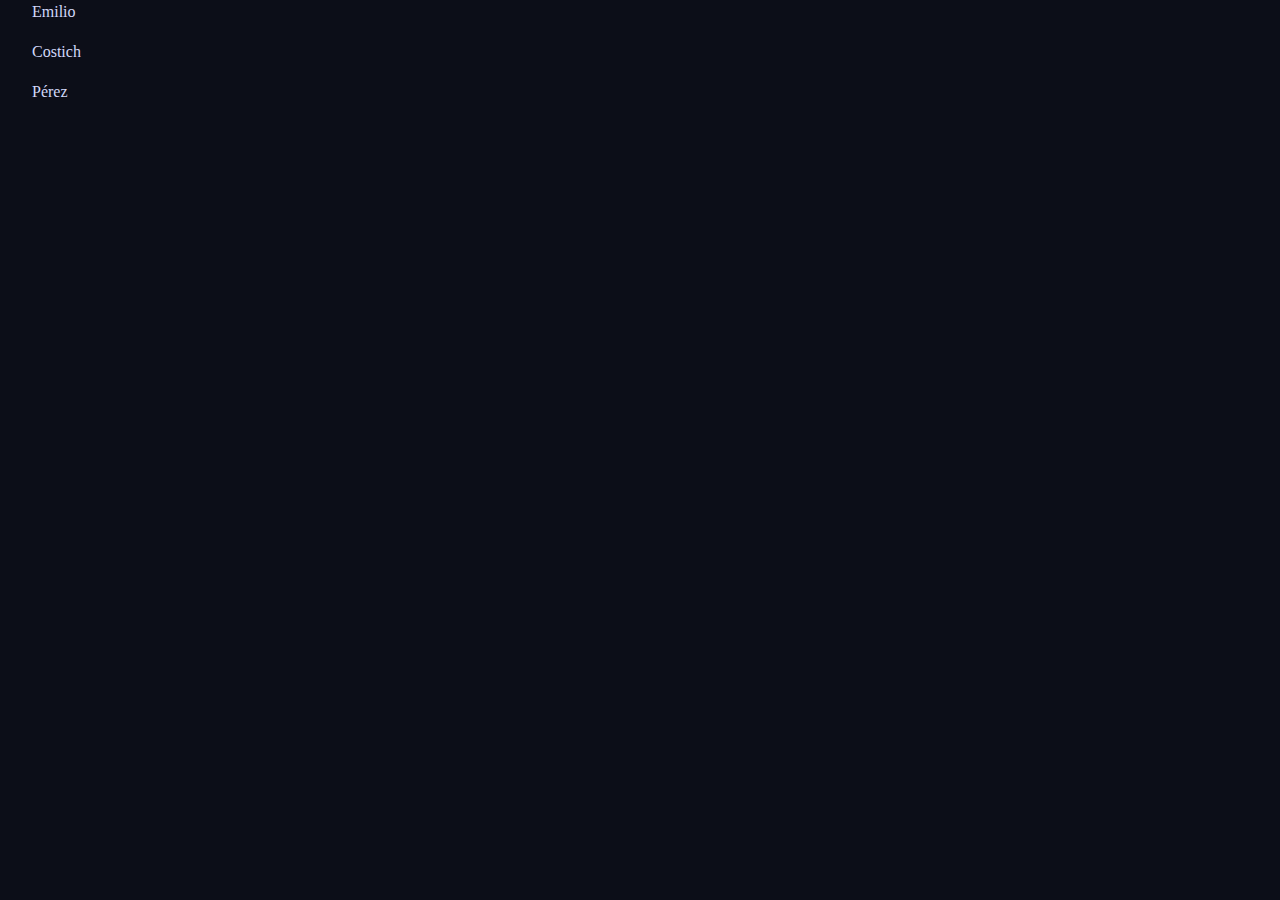
==== index.html @ a36bcfe3 "Se empezó a trabajar el archivo index.css" ====
<!DOCTYPE html>
<html lang="en">
<head>
    <meta charset="UTF-8">
    <meta http-equiv="X-UA-Compatible" content="IE=edge">
    <meta name="viewport" content="width=device-width, initial-scale=1.0">
    <title>CSS-FeeCodeCamp</title>
    <link rel="stylesheet" href="index.css">
</head>
<body class="bg-dark">

<div class="container grid text-accent">
    <div class="box">Emilio</div>
    <div class="box">Costich</div>
    <div class="box">Pérez</div>
</div>

</body> 
</html>
---- index.css ----
/* ------------------------- */
/* --- Custom properties --- */
/* ------------------------- */

:root {
    /* colors */
    --clr-dark: 230 35% 7%;
    --clr-light: 231 77% 90%;
    --clr-white: 0 0% 100%;

    /* font-sizes */
    --fs-900: 9.375rem;
    --fs-800: 6.25rem;
    --fs-700: 3.5rem;
    --fs-600: 2rem;
    --fs-500: 1.75rem;
    --fs-400: 1.125rem;
    --fs-300: 1rem;
    --fs-200: 0.875rem;

    /* font-families */
    --ff-serif: "Bellefair", serif;
    --ff-sans-cond: "Barlow Condensed", sans-serif;
    --ff-sans-normal: "Barlow", sans-serif;
}



/* --------------------- */
/* --- Reset Classes --- */
/* --------------------- */

/* Box sizing rules */
*,
*::before,
*::after {
  box-sizing: border-box;
}

/* Remove default margin */
body,
h1,
h2,
h3,
h4,
p,
figure,
blockquote,
dl,
dd {
  margin: 0;
}

/* Remove list styles on ul, ol elements with a list role, which suggests default styling will be removed */
ul[role='list'],
ol[role='list'] {
  list-style: none;
}

/* Set core root defaults */
html:focus-within {
  scroll-behavior: smooth;
}

/* Set core body defaults */
body {
  min-height: 100vh;
  text-rendering: optimizeSpeed;
  line-height: 1.5;
}

/* A elements that don't have a class get default styles */
a:not([class]) {
  text-decoration-skip-ink: auto;
}

/* Make images easier to work with */
img,
picture {
  max-width: 100%;
  display: block;
}

/* Inherit fonts for inputs and buttons */
input,
button,
textarea,
select {
  font: inherit;
}

/* Remove all animations, transitions and smooth scroll for people that prefer not to see them */
@media (prefers-reduced-motion: reduce) {
  html:focus-within {
   scroll-behavior: auto;
  }
  
  *,
  *::before,
  *::after {
    animation-duration: 0.01ms !important;
    animation-iteration-count: 1 !important;
    transition-duration: 0.01ms !important;
    scroll-behavior: auto !important;
  }
}



/* ----------------------- */
/* --- Utility Classes --- */
/* ----------------------- */

.flex {
    display: flex;
    gap: var(--gap, 1rem);
}

.grid {
    display: grid;
    gap: var(--gap, 1rem);
}

.container {
    padding-inline: 2em;
    margin-inline: auto;
    max-width: 80rem;
}



/* -------------- */
/* --- Colors --- */
/* -------------- */

.bg-dark {background-color: hsl( var(--clr-dark) );}
.bg-accent {background-color: hsl( var(--clr-light) );}
.bg-white {background-color: hsl( var(--clr-white) );}

.text-dark {color: hsl( var(--clr-dark) );}
.text-accent {color: hsl( var(--clr-light) );}
.text-white {color: hsl( var(--clr-white) );}



/* ------------------ */
/* --- typography --- */
/* ------------------ */

.ff-serif { font-family: var(--ff-serif); } 
.ff-sans-cond { font-family: var(--ff-sans-cond); } 
.ff-sans-normal { font-family: var(--ff-sans-normal); } 

.letter-spacing-1 { letter-spacing: 4.75px; } 
.letter-spacing-2 { letter-spacing: 2.7px; } 
.letter-spacing-3 { letter-spacing: 2.35px; } 

.uppercase { text-transform: uppercase; }

.fs-900 { font-size: var(--fs-900); }
.fs-800 { font-size: var(--fs-800); }
.fs-700 { font-size: var(--fs-700); }
.fs-600 { font-size: var(--fs-600); }
.fs-500 { font-size: var(--fs-500); }
.fs-400 { font-size: var(--fs-400); }
.fs-300 { font-size: var(--fs-300); }
.fs-200 { font-size: var(--fs-200); }

.fs-900,
.fs-800,
.fs-700,
.fs-600 {
    line-height: 1.1;
}
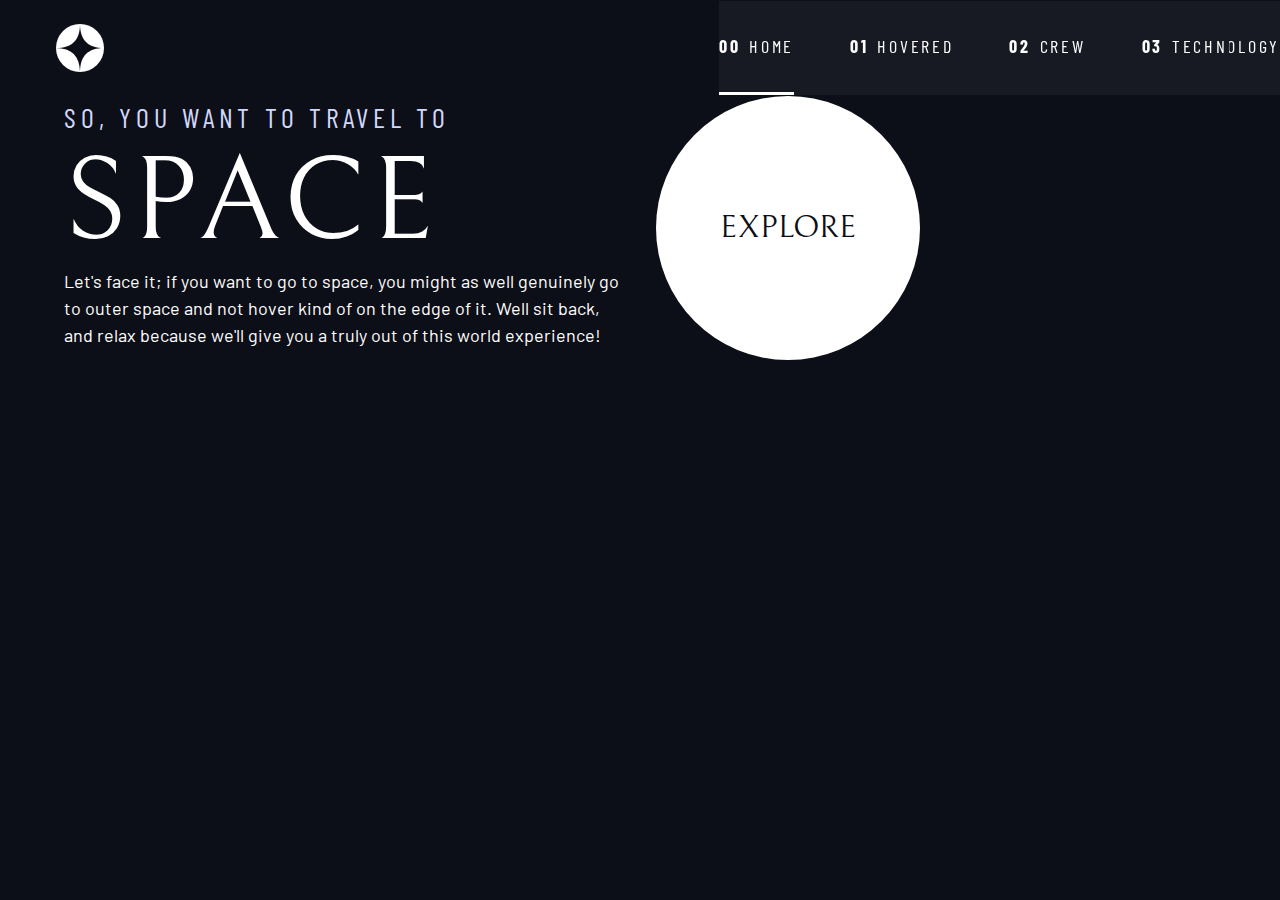
==== commit f8ed17b4: "Ya se terminó design.html y se está trabajando index.html" ====
--- a/index.html
+++ b/index.html
@@ -4,16 +4,45 @@
     <meta charset="UTF-8">
     <meta http-equiv="X-UA-Compatible" content="IE=edge">
     <meta name="viewport" content="width=device-width, initial-scale=1.0">
-    <title>CSS-FeeCodeCamp</title>
+    <title>Frontend Mentor | Space tourism website</title>
+    <link rel="icon" type="image/png" sizes="32x32" href="./assets/favicon-32x32.png">
+
+    <!-- Google fonts -->
+    <link rel="preconnect" href="https://fonts.googleapis.com">
+    <link rel="preconnect" href="https://fonts.gstatic.com" crossorigin>
+    <link href="https://fonts.googleapis.com/css2?family=Barlow+Condensed:wght@400;700&family=Bellefair&family=Barlow:wght@400;700&display=swap" rel="stylesheet">
+    
+    <!-- Mi hoja de estilos -->
     <link rel="stylesheet" href="index.css">
+
 </head>
-<body class="bg-dark">
+<body class="home">
+    <header class="primary-header flex">
+        <div>
+            <img src="./assets/shared/logo.svg" alt="space tourism logo" class="logo">
+        </div>
+        <nav>
+            <ul class="primary-navigation underline-indicators flex">
+                <li class="active"><a class="ff-sans-cond uppercase text-white letter-spacing-2" href="index.html"><span>00</span>Home</a></li>
+                <li><a class="ff-sans-cond uppercase text-white letter-spacing-2" href="destination.html"><span>01</span>Hovered</a></li>
+                <li><a class="ff-sans-cond uppercase text-white letter-spacing-2" href="crew.html"><span>02</span>Crew</a></li>
+                <li><a class="ff-sans-cond uppercase text-white letter-spacing-2" href="technology.html"><span>03</span>Technology</a></li>
+            </ul>
+        </nav>
+    </header>
 
-<div class="container grid text-accent">
-    <div class="box">Emilio</div>
-    <div class="box">Costich</div>
-    <div class="box">Pérez</div>
-</div>
+ 
+    <div class="grid-container">
+        <div>
+            <h1 class="text-accent fs-500 ff-sans-cond uppercase letter-spacing-1">So, you want to travel to
+            <span class="fs-900 ff-serif text-white">Space</span></h1>
+            <p>Let's face it; if you want to go to space, you might as well genuinely go to outer space and not hover kind of on the edge of it. Well sit back, and relax because we'll give you a truly out of this world experience! </p>
+        </div>
+        <div>
+            <a href="#" class="large-button uppercase ff-serif fs-600 text-dark bg-white">Explore</a>
+        </div>
+        
+    </div>
 
 </body> 
 </html>--- a/index.css
+++ b/index.css
@@ -8,13 +8,13 @@
     --clr-light: 231 77% 90%;
     --clr-white: 0 0% 100%;
 
-    /* font-sizes */
-    --fs-900: 9.375rem;
-    --fs-800: 6.25rem;
-    --fs-700: 3.5rem;
-    --fs-600: 2rem;
-    --fs-500: 1.75rem;
-    --fs-400: 1.125rem;
+    /* font-sizes for Mobiles */
+    --fs-900: clamp(5rem, 8vw + 1rem, 9.375rem);
+    --fs-800: 3.5rem;
+    --fs-700: 1.5rem;
+    --fs-600: 1rem;
+    --fs-500: 1rem;
+    --fs-400: 0.9375rem;
     --fs-300: 1rem;
     --fs-200: 0.875rem;
 
@@ -22,6 +22,28 @@
     --ff-serif: "Bellefair", serif;
     --ff-sans-cond: "Barlow Condensed", sans-serif;
     --ff-sans-normal: "Barlow", sans-serif;
+}
+
+@media (min-width: 35em) {
+  :root {
+    /* font-sizes for Tablets */
+      --fs-800: 5rem;
+      --fs-700: 2.5rem;
+      --fs-600: 1.5rem;
+      --fs-500: 1.25rem;
+      --fs-400: 1rem;
+  }
+}
+
+@media (min-width: 45em) {
+  :root {
+      /* font-sizes for PC */
+      --fs-800: 6.25rem;
+      --fs-700: 3.5rem;
+      --fs-600: 2rem;
+      --fs-500: 1.75rem;
+      --fs-400: 1.125rem;
+  }
 }
 
 
@@ -43,6 +65,8 @@
 h2,
 h3,
 h4,
+h5,
+h6,
 p,
 figure,
 blockquote,
@@ -64,9 +88,16 @@
 
 /* Set core body defaults */
 body {
+  text-rendering: optimizeSpeed;
+  font-family: var(--ff-sans-normal);
+  font-size: var(--ff-400);
+  color: hsl( var(--clr-white) );
+  background-color: hsl( var(--clr-dark) );
+  line-height: 1.5;
   min-height: 100vh;
-  text-rendering: optimizeSpeed;
-  line-height: 1.5;
+
+  display: grid;
+  grid-template-rows: min-content 1fr;
 }
 
 /* A elements that don't have a class get default styles */
@@ -117,14 +148,71 @@
 }
 
 .grid {
-    display: grid;
-    gap: var(--gap, 1rem);
+  display: grid;
+  gap: var(--gap, 1rem);
+}
+
+.grow {
+  flex-grow: var(--grow, 1);
+}
+
+.d-block {
+  display: block;
+}
+
+.childs-m-top > *:where(:not(:first-child)) {
+  margin-top: var(--childs-m-top-space, 1rem);
+}
+
+.childs-m-top--space-small {
+  --childs-m-top-space: .75rem;
 }
 
 .container {
     padding-inline: 2em;
     margin-inline: auto;
     max-width: 80rem;
+}
+
+.grid-container {
+  display: grid;
+}
+
+
+@media (min-width: 45rem) {
+    .grid-container {
+      column-gap: var(--container-gap, 2rem);
+      grid-template-columns: minmax(2rem, 1fr) repeat(2, minmax(0, 40rem)) minmax(2rem, 1fr);
+    }
+
+    .grid-container > *:first-child{
+      grid-column: 2;
+    }
+
+    .grid-container > *:last-child{
+      grid-column: 3;
+    }
+}
+
+.container > section {
+  margin-top: 6rem;
+}
+
+.colors-section-show {
+  padding: 3rem 1rem 1rem;
+  border: 1px solid white;
+}
+
+.sr-only {
+  position: absolute; 
+  width: 1px;
+  height: 1px;
+  padding: 0;
+  margin: -1px; 
+  overflow: hidden;
+  clip: rect(0, 0, 0, 0);
+  white-space: nowrap; /* added line */
+  border: 0;
 }
 
 
@@ -171,4 +259,163 @@
 .fs-700,
 .fs-600 {
     line-height: 1.1;
+}
+
+
+
+/* Tipografía por etiqueta */
+body {
+  line-height: 1.5;
+  font-family: var(--ff-sans-normal);
+  font-size: var(--fs-400);
+}
+
+h1, h2, h3, h4, h5, h6, p {
+  font-weight: 400;
+}
+
+
+
+/* Tipografía por utility class */
+.numbered-title {
+  font-family: var(--ff-sans-cond);
+  font-size: var(--fs-500);
+  text-transform: uppercase;
+  letter-spacing: 4.72px; 
+}
+
+.numbered-title > span {
+  margin-right: .5em;
+  font-weight: 700;
+  color: hsl( var(--clr-white) / .25);
+}
+
+/* ------------------ */
+/* --- Components --- */
+/* ------------------ */
+
+.large-button {
+  font-size: 2rem;
+  position: relative;
+  z-index: 1;
+  display: inline-grid;
+  place-items: center;
+  padding: 0 2em;
+  border-radius: 50%;
+  aspect-ratio: 1;
+  text-decoration: none;
+}
+
+.large-button::after {
+  content: '';
+  position: absolute;
+  z-index: -1;
+  width: 100%;
+  height: 100%;
+  background: hsl( var(--clr-white) / .1);
+  border-radius: 50%;
+  opacity: 0;
+  transition: opacity 500ms linear, transform 750ms ease-in-out;
+}
+
+.large-button:hover::after,
+.large-button:focus::after {
+  opacity: 1;
+  transform: scale(1.5);
+}
+
+
+/* primary-header */
+
+.logo {
+  margin: 1.5rem clamp(1.5rem, 5vw, 3.5rem);
+}
+
+.primary-header {
+  justify-content: space-between;
+  align-items: center;
+}
+
+
+/* primary-navigation */
+
+.primary-navigation {
+  --gap: clamp(1.5rem, 5vw, 3.5rem);
+  --underline-gap: 2rem;
+  list-style: none;
+  padding: 0;
+  margin: 0;
+  background: hsl( var(--clr-white) / 0.05);
+  backdrop-filter: blur(1.5rem);
+}
+
+.primary-navigation a {
+  text-decoration: none;
+}
+
+.primary-navigation a > span {
+  font-weight: 700;
+  margin-right: .5em;
+}
+
+
+.underline-indicators > * {
+  cursor: pointer;
+  padding: var(--underline-gap, .5rem) 0;
+  border: 0;
+  border-bottom: .2rem solid hsl( var(--clr-white) / 0 );
+  background-color: transparent;
+}
+
+.underline-indicators > *:hover,
+.underline-indicators > *:focus {
+  border-color: hsl( var(--clr-white) / .5);
+}
+
+.underline-indicators > .active,
+.underline-indicators > [aria-selected="true"] {
+  color: hsl( var(--clr-white) / 1);
+  border-color: hsl( var(--clr-white) / 1); 
+}
+
+.gap-tab-list {
+  --gap: 2rem;
+}
+
+.dot-indicators > * {
+  cursor: pointer;
+  padding: .5em;
+  border: 0;
+  border-radius: 50%;
+  background-color: hsl( var(--clr-white) / .25);
+}
+
+.dot-indicators > *:hover,
+.dot-indicators > *:focus { 
+  background-color: hsl( var(--clr-white) / .5);
+}
+
+.dot-indicators > [aria-selected="true"] {
+  background-color: hsl( var(--clr-white) / 1); 
+}
+
+
+.numbers > * {
+  cursor: pointer;
+  border: 0.1;
+  border-color: hsl( var(--clr-white) / 0.25);
+  width: 3em;
+  aspect-ratio: 1;
+  border-radius: 50%;
+  background-color: transparent;
+  gap: 1em;
+}
+
+.numbers > *:hover,
+.numbers > *:focus { 
+  border-color: hsl( var(--clr-white) / 1);
+}
+
+.numbers > [aria-selected="true"] {
+  background-color: hsl( var(--clr-white) / 1); 
 }